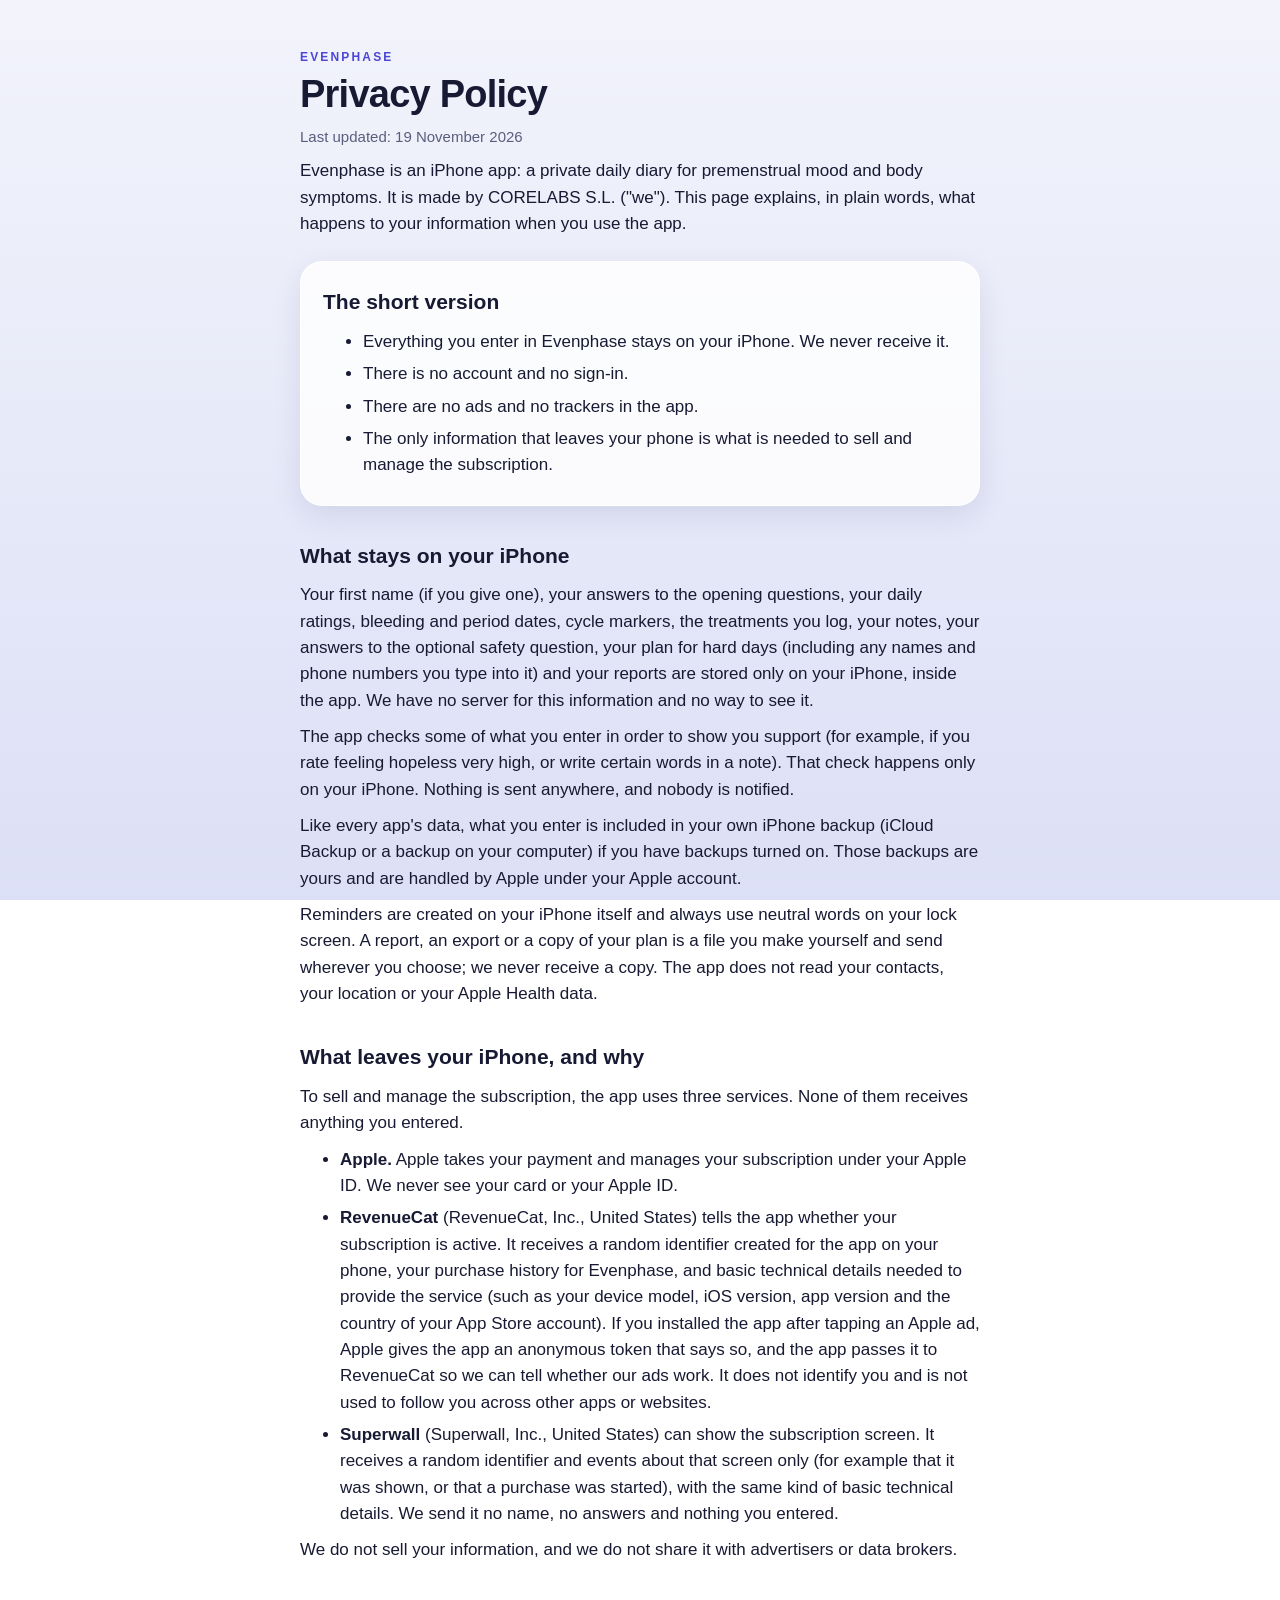
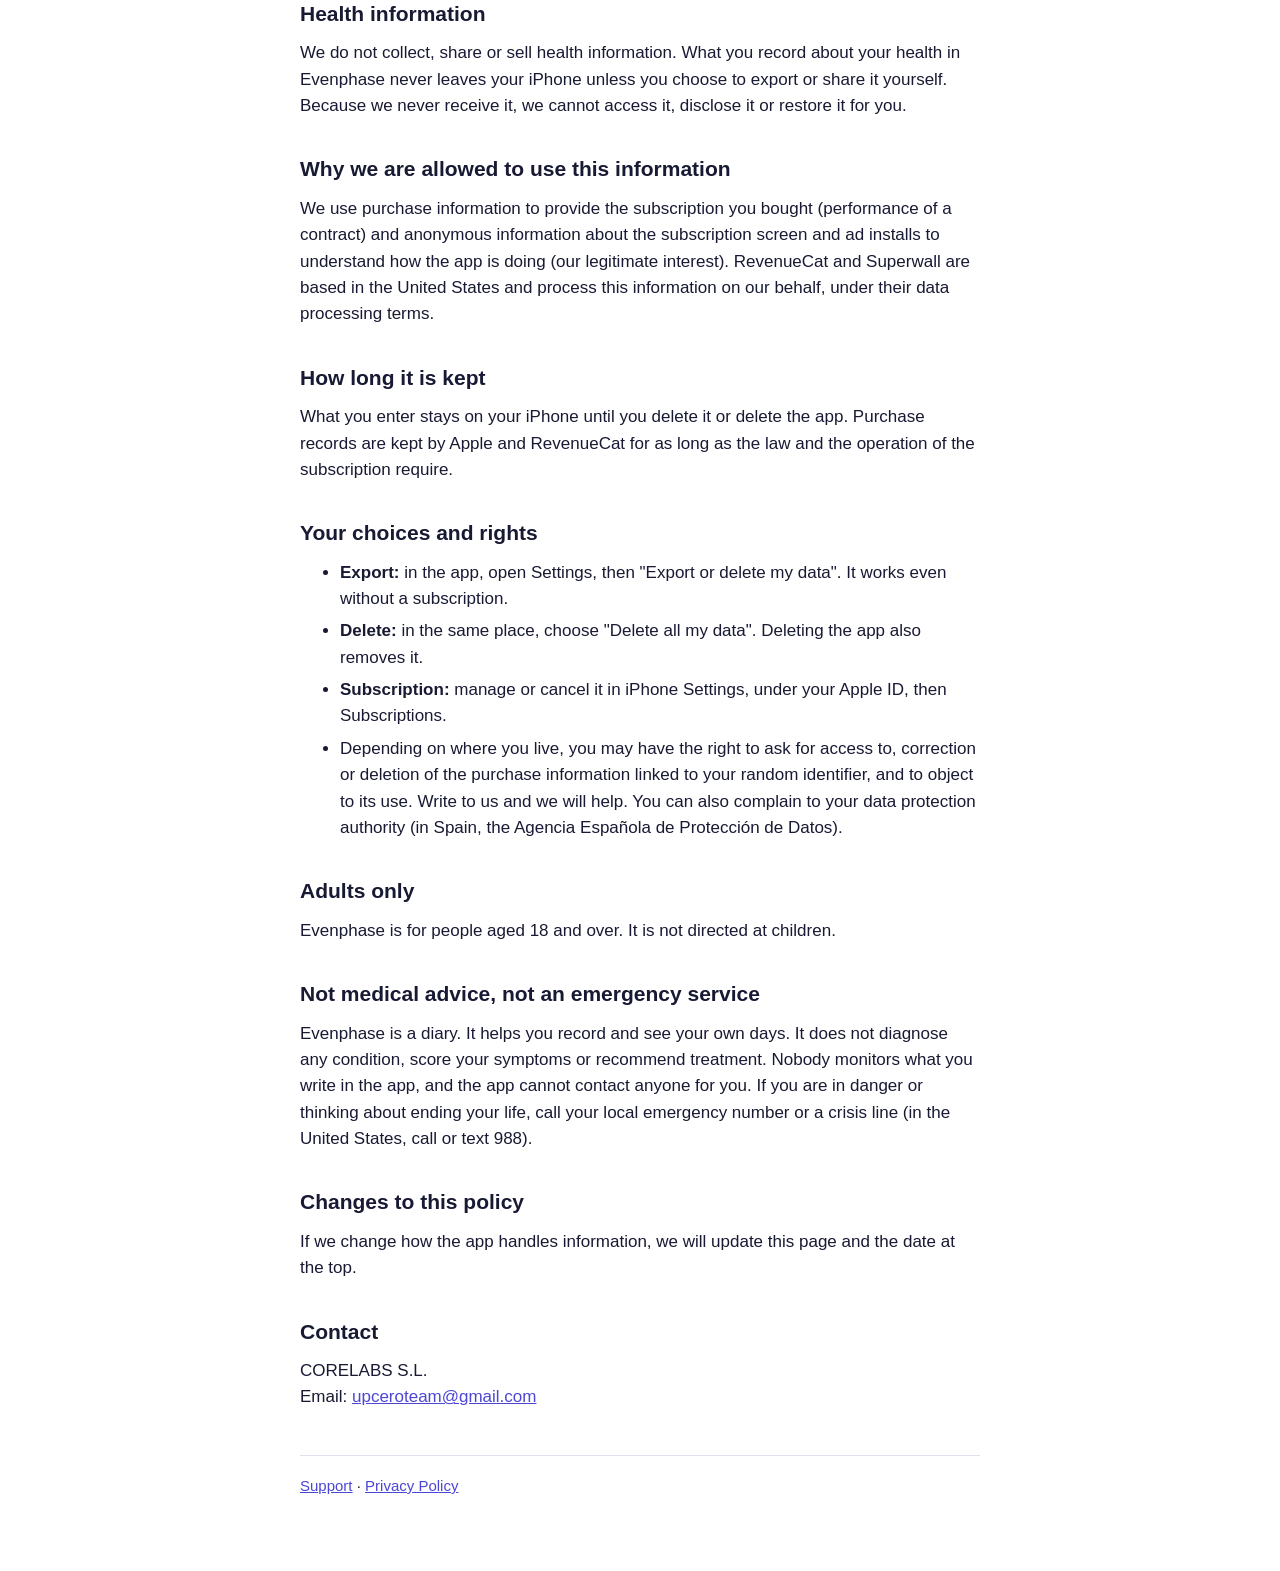
==== privacy.html @ bba74407 "Evenphase support and privacy pages" ====
<!doctype html>
<html lang="en">
  <head>
    <meta charset="utf-8" />
    <meta name="viewport" content="width=device-width, initial-scale=1" />
    <title>Evenphase: Privacy Policy</title>
    <link rel="stylesheet" href="style.css" />
  </head>
  <body>
    <main>
      <p class="eyebrow">Evenphase</p>
      <h1>Privacy Policy</h1>
      <p class="soft">Last updated: 19 November 2026</p>

      <p>
        Evenphase is an iPhone app: a private daily diary for premenstrual mood and body symptoms. It is made by CORELABS
        S.L. ("we"). This page explains, in plain words, what happens to your information when you use the app.
      </p>

      <div class="card">
        <h2>The short version</h2>
        <ul>
          <li>Everything you enter in Evenphase stays on your iPhone. We never receive it.</li>
          <li>There is no account and no sign-in.</li>
          <li>There are no ads and no trackers in the app.</li>
          <li>The only information that leaves your phone is what is needed to sell and manage the subscription.</li>
        </ul>
      </div>

      <h2>What stays on your iPhone</h2>
      <p>
        Your first name (if you give one), your answers to the opening questions, your daily ratings, bleeding and period
        dates, cycle markers, the treatments you log, your notes, your answers to the optional safety question, your plan
        for hard days (including any names and phone numbers you type into it) and your reports are stored only on your
        iPhone, inside the app. We have no server for this information and no way to see it.
      </p>
      <p>
        The app checks some of what you enter in order to show you support (for example, if you rate feeling hopeless very
        high, or write certain words in a note). That check happens only on your iPhone. Nothing is sent anywhere, and
        nobody is notified.
      </p>
      <p>
        Like every app's data, what you enter is included in your own iPhone backup (iCloud Backup or a backup on your
        computer) if you have backups turned on. Those backups are yours and are handled by Apple under your Apple account.
      </p>
      <p>
        Reminders are created on your iPhone itself and always use neutral words on your lock screen. A report, an export or
        a copy of your plan is a file you make yourself and send wherever you choose; we never receive a copy. The app does
        not read your contacts, your location or your Apple Health data.
      </p>

      <h2>What leaves your iPhone, and why</h2>
      <p>To sell and manage the subscription, the app uses three services. None of them receives anything you entered.</p>
      <ul>
        <li>
          <strong>Apple.</strong> Apple takes your payment and manages your subscription under your Apple ID. We never see your
          card or your Apple ID.
        </li>
        <li>
          <strong>RevenueCat</strong> (RevenueCat, Inc., United States) tells the app whether your subscription is active. It
          receives a random identifier created for the app on your phone, your purchase history for Evenphase, and basic
          technical details needed to provide the service (such as your device model, iOS version, app version and the
          country of your App Store account). If you installed the app after tapping an Apple ad, Apple gives the app an
          anonymous token that says so, and the app passes it to RevenueCat so we can tell whether our ads work. It does not
          identify you and is not used to follow you across other apps or websites.
        </li>
        <li>
          <strong>Superwall</strong> (Superwall, Inc., United States) can show the subscription screen. It receives a random
          identifier and events about that screen only (for example that it was shown, or that a purchase was started),
          with the same kind of basic technical details. We send it no name, no answers and nothing you entered.
        </li>
      </ul>
      <p>We do not sell your information, and we do not share it with advertisers or data brokers.</p>

      <h2>Health information</h2>
      <p>
        We do not collect, share or sell health information. What you record about your health in Evenphase never leaves
        your iPhone unless you choose to export or share it yourself. Because we never receive it, we cannot access it,
        disclose it or restore it for you.
      </p>

      <h2>Why we are allowed to use this information</h2>
      <p>
        We use purchase information to provide the subscription you bought (performance of a contract) and anonymous
        information about the subscription screen and ad installs to understand how the app is doing (our legitimate
        interest). RevenueCat and Superwall are based in the United States and process this information on our behalf,
        under their data processing terms.
      </p>

      <h2>How long it is kept</h2>
      <p>
        What you enter stays on your iPhone until you delete it or delete the app. Purchase records are kept by Apple and
        RevenueCat for as long as the law and the operation of the subscription require.
      </p>

      <h2>Your choices and rights</h2>
      <ul>
        <li><strong>Export:</strong> in the app, open Settings, then "Export or delete my data". It works even without a subscription.</li>
        <li><strong>Delete:</strong> in the same place, choose "Delete all my data". Deleting the app also removes it.</li>
        <li><strong>Subscription:</strong> manage or cancel it in iPhone Settings, under your Apple ID, then Subscriptions.</li>
        <li>
          Depending on where you live, you may have the right to ask for access to, correction or deletion of the purchase
          information linked to your random identifier, and to object to its use. Write to us and we will help. You can also
          complain to your data protection authority (in Spain, the Agencia Española de Protección de Datos).
        </li>
      </ul>

      <h2>Adults only</h2>
      <p>Evenphase is for people aged 18 and over. It is not directed at children.</p>

      <h2>Not medical advice, not an emergency service</h2>
      <p>
        Evenphase is a diary. It helps you record and see your own days. It does not diagnose any condition, score your
        symptoms or recommend treatment. Nobody monitors what you write in the app, and the app cannot contact anyone for
        you. If you are in danger or thinking about ending your life, call your local emergency number or a crisis line
        (in the United States, call or text 988).
      </p>

      <h2>Changes to this policy</h2>
      <p>If we change how the app handles information, we will update this page and the date at the top.</p>

      <h2>Contact</h2>
      <p>
        CORELABS S.L.<br />
        Email: <a href="mailto:upceroteam@gmail.com">upceroteam@gmail.com</a>
      </p>

      <p class="foot"><a href="support.html">Support</a> · <a href="privacy.html">Privacy Policy</a></p>
    </main>
  </body>
</html>
---- style.css ----
:root {
  --bg: #f2f3fb;
  --bg-deep: #dce0f6;
  --ink: #181a33;
  --soft: #5a5e7c;
  --indigo: #4c46d6;
  --card: rgba(255, 255, 255, 0.82);
}
* {
  box-sizing: border-box;
}
body {
  margin: 0;
  font-family: -apple-system, BlinkMacSystemFont, "Segoe UI", Roboto, Helvetica, Arial, sans-serif;
  font-size: 17px;
  line-height: 1.55;
  color: var(--ink);
  background: linear-gradient(var(--bg), var(--bg-deep)) fixed;
  min-height: 100vh;
}
main {
  max-width: 720px;
  margin: 0 auto;
  padding: 48px 20px 64px;
}
.eyebrow {
  margin: 0;
  font-size: 12px;
  font-weight: 800;
  letter-spacing: 0.18em;
  text-transform: uppercase;
  color: var(--indigo);
}
h1 {
  margin: 6px 0 4px;
  font-size: 38px;
  line-height: 1.12;
  letter-spacing: -0.02em;
}
h2 {
  margin: 34px 0 8px;
  font-size: 21px;
}
h3 {
  margin: 20px 0 4px;
  font-size: 17px;
}
p,
ul {
  margin: 10px 0;
}
li {
  margin: 6px 0;
}
a {
  color: var(--indigo);
}
.soft {
  color: var(--soft);
  font-size: 15px;
}
.card {
  margin: 24px 0;
  padding: 6px 22px 16px;
  background: var(--card);
  border: 1px solid rgba(255, 255, 255, 0.92);
  border-radius: 22px;
  box-shadow: 0 10px 28px rgba(42, 38, 112, 0.1);
}
.card h2 {
  margin-top: 18px;
}
.help {
  margin: 24px 0;
  padding: 14px 20px;
  background: #fbe6e3;
  border: 1.5px solid #b5463c;
  border-radius: 18px;
}
.help p {
  margin: 6px 0;
}
.foot {
  margin-top: 44px;
  padding-top: 18px;
  border-top: 1px solid rgba(42, 38, 112, 0.14);
  font-size: 15px;
}
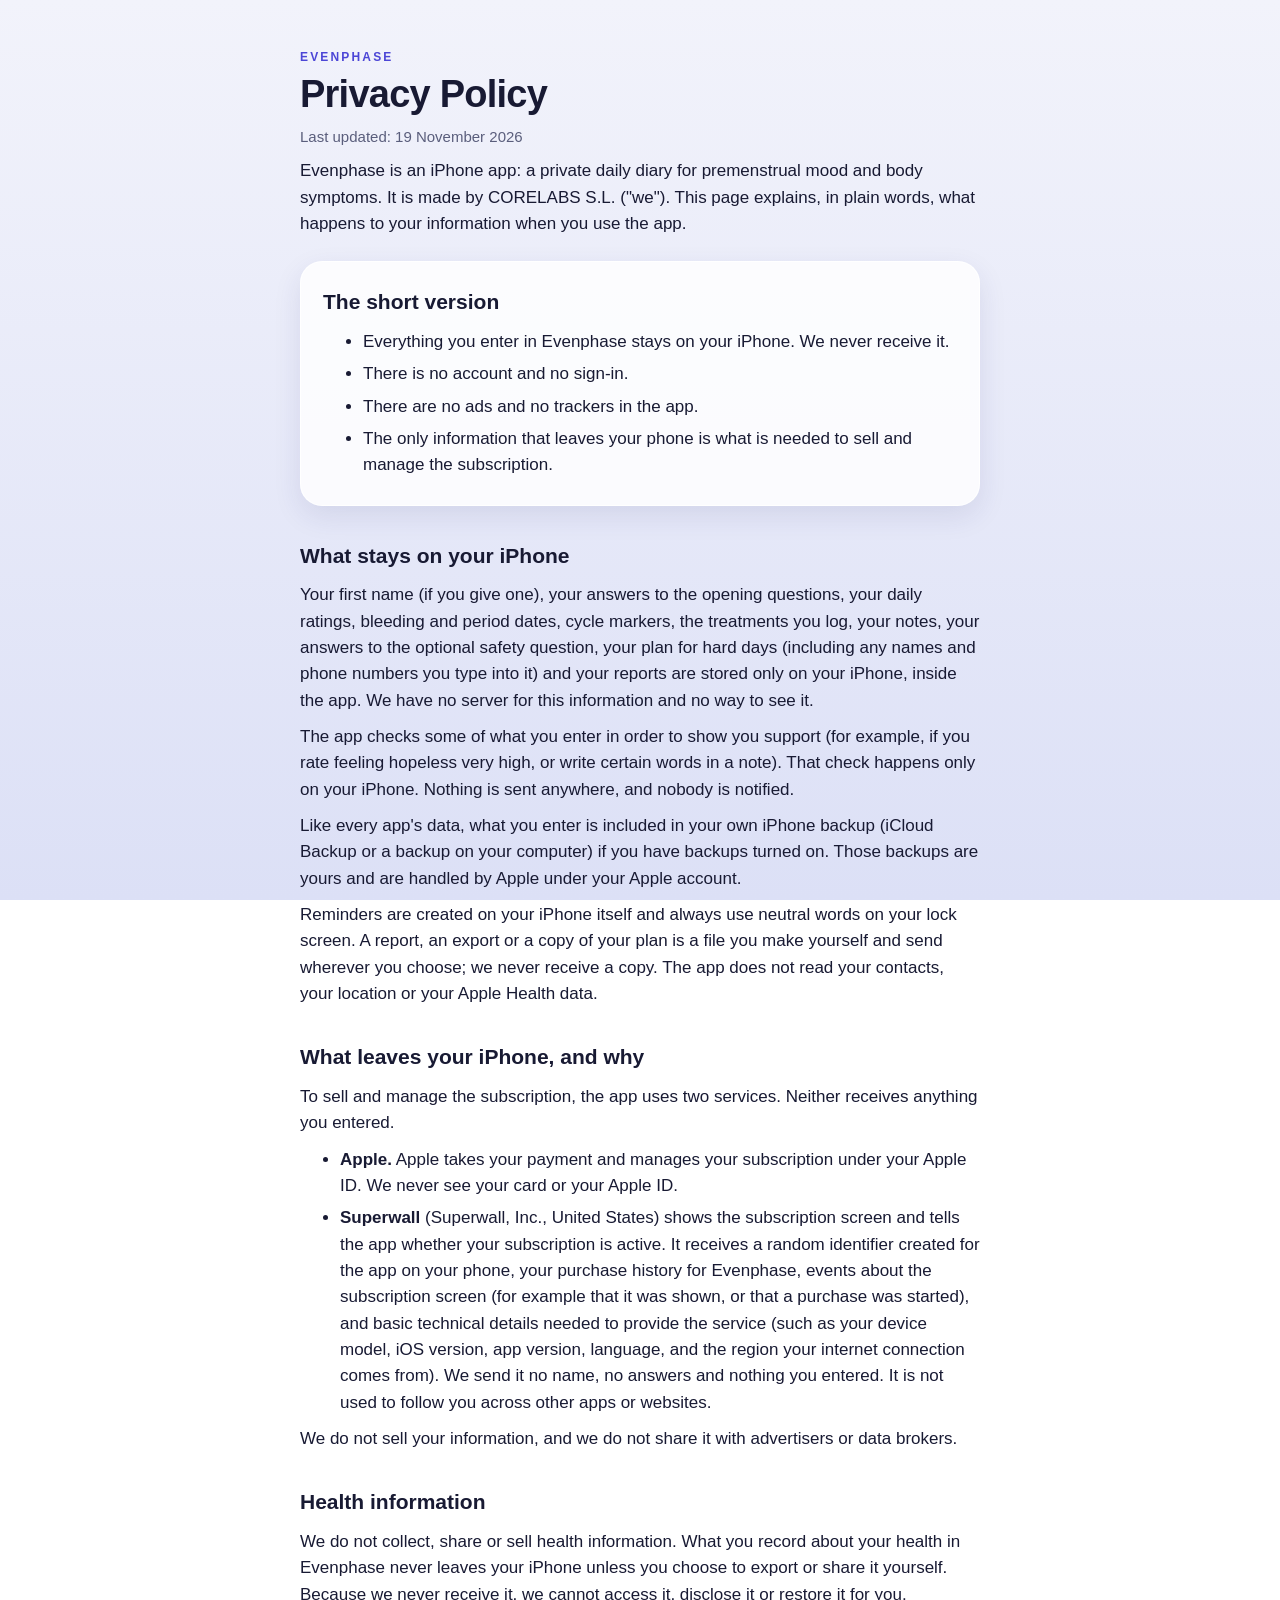
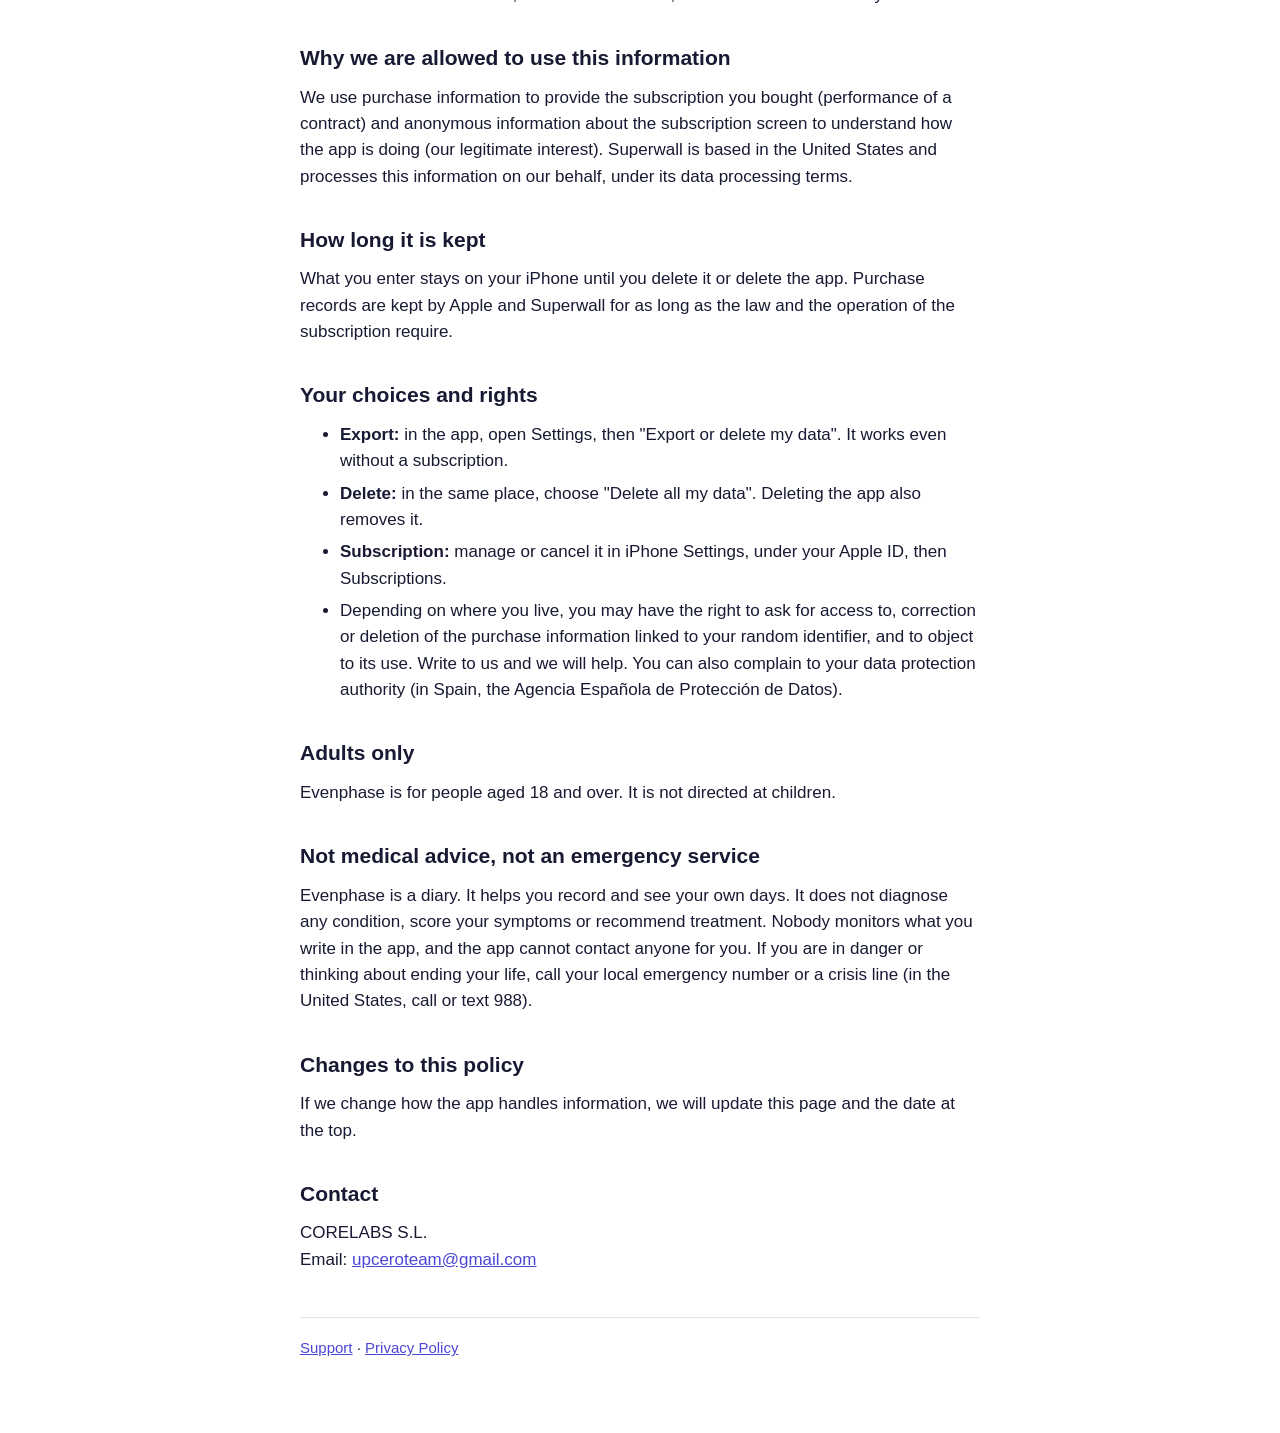
==== commit 35f17402: "Privacy policy: Superwall only, no RevenueCat" ====
--- a/privacy.html
+++ b/privacy.html
@@ -50,24 +50,19 @@
       </p>
 
       <h2>What leaves your iPhone, and why</h2>
-      <p>To sell and manage the subscription, the app uses three services. None of them receives anything you entered.</p>
+      <p>To sell and manage the subscription, the app uses two services. Neither receives anything you entered.</p>
       <ul>
         <li>
           <strong>Apple.</strong> Apple takes your payment and manages your subscription under your Apple ID. We never see your
           card or your Apple ID.
         </li>
         <li>
-          <strong>RevenueCat</strong> (RevenueCat, Inc., United States) tells the app whether your subscription is active. It
-          receives a random identifier created for the app on your phone, your purchase history for Evenphase, and basic
-          technical details needed to provide the service (such as your device model, iOS version, app version and the
-          country of your App Store account). If you installed the app after tapping an Apple ad, Apple gives the app an
-          anonymous token that says so, and the app passes it to RevenueCat so we can tell whether our ads work. It does not
-          identify you and is not used to follow you across other apps or websites.
-        </li>
-        <li>
-          <strong>Superwall</strong> (Superwall, Inc., United States) can show the subscription screen. It receives a random
-          identifier and events about that screen only (for example that it was shown, or that a purchase was started),
-          with the same kind of basic technical details. We send it no name, no answers and nothing you entered.
+          <strong>Superwall</strong> (Superwall, Inc., United States) shows the subscription screen and tells the app
+          whether your subscription is active. It receives a random identifier created for the app on your phone, your
+          purchase history for Evenphase, events about the subscription screen (for example that it was shown, or that a
+          purchase was started), and basic technical details needed to provide the service (such as your device model,
+          iOS version, app version, language, and the region your internet connection comes from). We send it no name,
+          no answers and nothing you entered. It is not used to follow you across other apps or websites.
         </li>
       </ul>
       <p>We do not sell your information, and we do not share it with advertisers or data brokers.</p>
@@ -82,15 +77,15 @@
       <h2>Why we are allowed to use this information</h2>
       <p>
         We use purchase information to provide the subscription you bought (performance of a contract) and anonymous
-        information about the subscription screen and ad installs to understand how the app is doing (our legitimate
-        interest). RevenueCat and Superwall are based in the United States and process this information on our behalf,
-        under their data processing terms.
+        information about the subscription screen to understand how the app is doing (our legitimate interest).
+        Superwall is based in the United States and processes this information on our behalf, under its data
+        processing terms.
       </p>
 
       <h2>How long it is kept</h2>
       <p>
         What you enter stays on your iPhone until you delete it or delete the app. Purchase records are kept by Apple and
-        RevenueCat for as long as the law and the operation of the subscription require.
+        Superwall for as long as the law and the operation of the subscription require.
       </p>
 
       <h2>Your choices and rights</h2>
